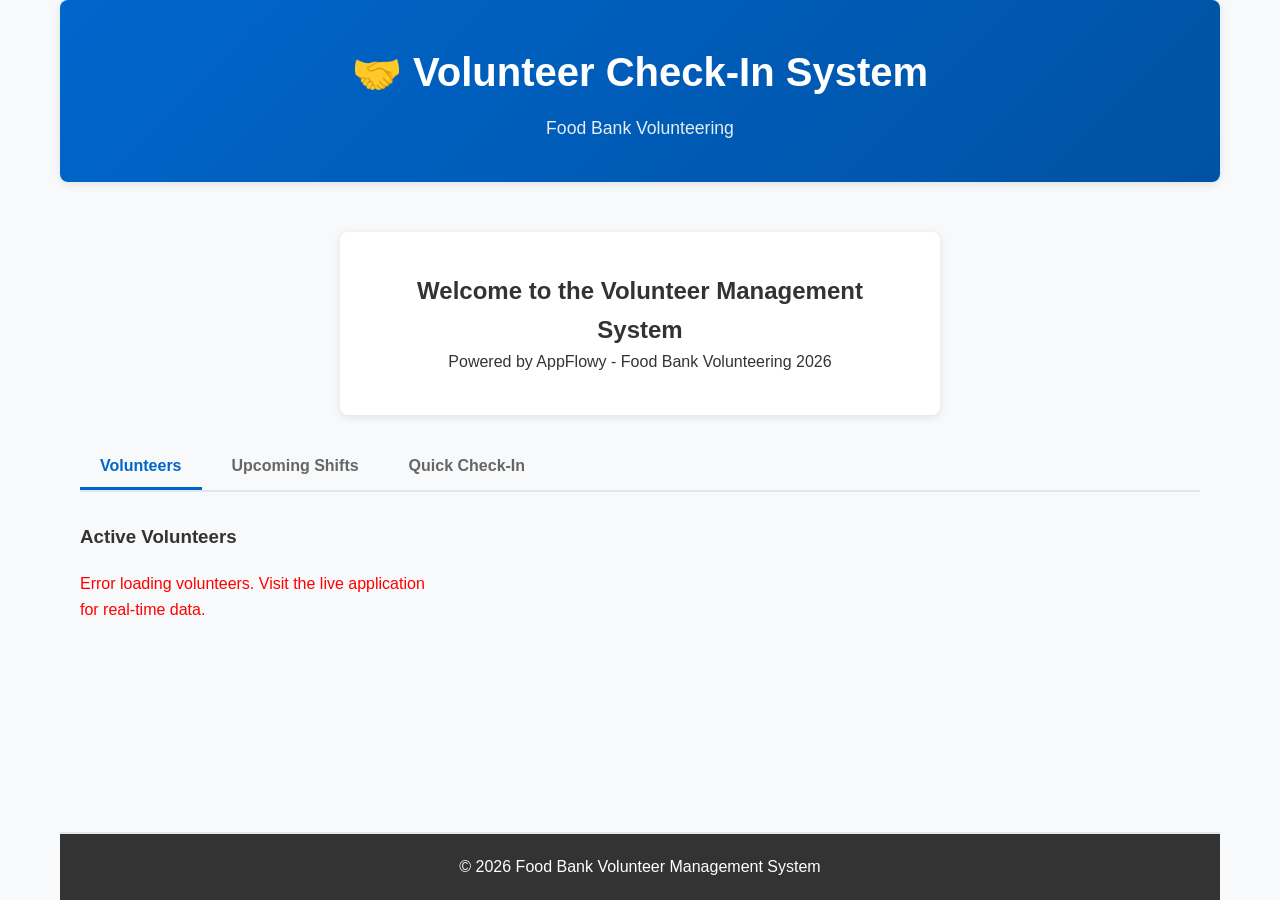
==== docs/index.html @ 7d79b1c7 "bug fixes" ====
<!DOCTYPE html>
<html lang="en">
<head>
    <meta charset="UTF-8">
    <meta name="viewport" content="width=device-width, initial-scale=1.0">
    <title>Volunteer Check-In System</title>
    <link rel="stylesheet" href="./web/static/css/style.css">
</head>
<body>
    <div class="container">
        <header>
            <h1>🤝 Volunteer Check-In System</h1>
            <p>Food Bank Volunteering</p>
        </header>

        <main>
            <div class="welcome-section">
                <h2>Welcome to the Volunteer Management System</h2>
                <p>Powered by AppFlowy - Food Bank Volunteering 2026</p>
            </div>

            <div class="tabs">
                <button class="tab-button active" data-tab="volunteers">Volunteers</button>
                <button class="tab-button" data-tab="shifts">Upcoming Shifts</button>
                <button class="tab-button" data-tab="checkin">Quick Check-In</button>
            </div>

            <!-- Volunteers Tab -->
            <div id="volunteers-tab" class="tab-content active">
                <h3>Active Volunteers</h3>
                <div id="volunteers-list" class="card-grid">
                    <div class="spinner"></div> Loading volunteers from AppFlowy...
                </div>
            </div>

            <!-- Shifts Tab -->
            <div id="shifts-tab" class="tab-content">
                <h3>Upcoming Shifts (Next 7 Days)</h3>
                <a href="#" onclick="alert('Shifts view available on the live application')" style="display: inline-block; margin-bottom: 20px; padding: 12px 24px; background: #28a745; color: white; text-decoration: none; border-radius: 6px; font-weight: 600; transition: all 0.3s ease;" onmouseover="this.style.background='#1e7e34'" onmouseout="this.style.background='#28a745'">
                    📅 View All Upcoming Shifts
                </a>
                <div id="shifts-list" class="card-grid">
                    <div class="spinner"></div> Loading shifts from AppFlowy...
                </div>
            </div>

            <!-- Quick Check-In Tab -->
            <div id="checkin-tab" class="tab-content">
                <h3>Quick Check-In</h3>
                <div class="card">
                    <p>Have a QR code? Scan it or enter your shift ID:</p>
                    <input type="text" id="shift-id-input" placeholder="Enter Shift ID" class="input-field">
                    <button onclick="handleQuickCheckin()" class="btn-primary">Check In</button>
                </div>
            </div>

        </main>

        <footer>
            <p>&copy; 2026 Food Bank Volunteer Management System</p>
        </footer>
    </div>

    <script src="./web/static/js/main.js"></script>
    <script>
        // Tab switching
        document.querySelectorAll('.tab-button').forEach(button => {
            button.addEventListener('click', function() {
                document.querySelectorAll('.tab-button').forEach(b => b.classList.remove('active'));
                document.querySelectorAll('.tab-content').forEach(t => t.classList.remove('active'));
                
                this.classList.add('active');
                document.getElementById(this.dataset.tab + '-tab').classList.add('active');
                
                if (this.dataset.tab === 'volunteers') loadVolunteers();
                if (this.dataset.tab === 'shifts') loadShifts();
            });
        });

        // Load volunteers from AppFlowy/Supabase
        async function loadVolunteers() {
            try {
                // For Pages, we'll load from the JSON export files
                const response = await fetch('./appflowy_exports/volunteers.json').catch(() => null);
                
                if (response && response.ok) {
                    const volunteers = await response.json();
                    const list = document.getElementById('volunteers-list');
                    
                    if (volunteers && volunteers.length > 0) {
                        list.innerHTML = volunteers.map(v => `
                            <div class="card">
                                <h4>${v.name || 'Unknown'}</h4>
                                <p><strong>Email:</strong> ${v.email || 'N/A'}</p>
                                <p><strong>Phone:</strong> ${v.phone || 'N/A'}</p>
                                <p><strong>Status:</strong> <span class="status-badge">${v.status || 'Inactive'}</span></p>
                                <p><strong>Skills:</strong> ${v.skills ? v.skills.join(', ') : 'Not specified'}</p>
                            </div>
                        `).join('');
                    } else {
                        list.innerHTML = '<p>No volunteers found.</p>';
                    }
                } else {
                    throw new Error('Unable to load volunteers');
                }
            } catch (error) {
                document.getElementById('volunteers-list').innerHTML = 
                    '<p style="color: red;">Error loading volunteers. Visit the live application for real-time data.</p>';
            }
        }

        // Load shifts from AppFlowy export
        async function loadShifts() {
            try {
                const response = await fetch('./appflowy_exports/shifts.json').catch(() => null);
                
                if (response && response.ok) {
                    const shifts = await response.json();
                    const list = document.getElementById('shifts-list');
                    
                    if (shifts && shifts.length > 0) {
                        list.innerHTML = shifts.map(s => `
                            <div class="card">
                                <h4>${s.shift_name || 'Unknown Shift'}</h4>
                                <p><strong>Date:</strong> ${s.shift_date || 'N/A'}</p>
                                <p><strong>Location:</strong> ${s.location || 'N/A'}</p>
                                <p><strong>Volunteers Assigned:</strong> ${s.assigned_volunteers ? s.assigned_volunteers.length : 0}</p>
                            </div>
                        `).join('');
                    } else {
                        list.innerHTML = '<p>No upcoming shifts found.</p>';
                    }
                } else {
                    throw new Error('Unable to load shifts');
                }
            } catch (error) {
                document.getElementById('shifts-list').innerHTML = 
                    '<p style="color: red;">Error loading shifts. Visit the live application for real-time data.</p>';
            }
        }

        // Quick check-in
        function handleQuickCheckin() {
            const shiftId = document.getElementById('shift-id-input').value.trim();
            if (!shiftId) {
                alert('Please enter a Shift ID');
                return;
            }
            alert('Check-in available on the live application. Visit http://localhost:5000/check-in/' + shiftId);
        }

        // Load volunteers on page load
        loadVolunteers();
    </script>
</body>
</html>
---- docs/web/static/css/style.css ----
/* Global Styles */
:root {
    --primary-color: #0066cc;
    --primary-dark: #0052a3;
    --secondary-color: #28a745;
    --danger-color: #dc3545;
    --warning-color: #ffc107;
    --light-bg: #f5f7fa;
    --border-color: #e0e6ed;
    --text-color: #333;
    --text-light: #666;
    --shadow: 0 2px 8px rgba(0,0,0,0.1);
}

* {
    margin: 0;
    padding: 0;
    box-sizing: border-box;
}

html {
    font-size: 16px;
}

body {
    font-family: -apple-system, BlinkMacSystemFont, 'Segoe UI', Roboto, 'Helvetica Neue', Arial, sans-serif;
    background-color: #f8f9fa;
    color: var(--text-color);
    line-height: 1.6;
}

/* Container */
.container {
    max-width: 1200px;
    margin: 0 auto;
    padding: 0 20px;
    display: flex;
    flex-direction: column;
    min-height: 100vh;
}

/* Header */
header {
    background: linear-gradient(135deg, var(--primary-color) 0%, var(--primary-dark) 100%);
    color: white;
    padding: 40px 20px;
    text-align: center;
    margin-bottom: 30px;
    border-radius: 8px;
    box-shadow: var(--shadow);
}

header h1 {
    font-size: 2.5rem;
    margin-bottom: 10px;
}

header p {
    font-size: 1.1rem;
    opacity: 0.9;
}

/* Main Content */
main {
    flex: 1;
    padding: 20px;
}

/* Cards */
.card {
    background: white;
    border-radius: 8px;
    padding: 20px;
    margin-bottom: 20px;
    box-shadow: var(--shadow);
    border-left: 4px solid var(--primary-color);
}

.card h3 {
    color: var(--primary-color);
    margin-bottom: 15px;
    font-size: 1.3rem;
}

.card ol, .card ul {
    margin-left: 20px;
    line-height: 1.8;
}

.card li {
    margin-bottom: 8px;
}

/* Info Cards Grid */
.info-cards {
    display: grid;
    grid-template-columns: repeat(auto-fit, minmax(300px, 1fr));
    gap: 20px;
    margin: 20px 0;
}

/* Check-In Section */
.check-in-section {
    max-width: 600px;
    margin: 0 auto;
}

.shift-card {
    background: white;
    border-radius: 8px;
    padding: 25px;
    margin-bottom: 25px;
    box-shadow: var(--shadow);
    border-top: 5px solid var(--primary-color);
}

.shift-card h2 {
    color: var(--primary-color);
    margin-bottom: 20px;
    font-size: 1.8rem;
}

.shift-details {
    background: var(--light-bg);
    padding: 15px;
    border-radius: 6px;
    margin-bottom: 20px;
}

.detail {
    display: flex;
    justify-content: space-between;
    padding: 8px 0;
    border-bottom: 1px solid var(--border-color);
}

.detail:last-child {
    border-bottom: none;
}

.detail .label {
    font-weight: 600;
    color: var(--text-color);
}

.detail .value {
    color: var(--text-light);
}

/* Forms */
.check-in-form {
    background: white;
    border-radius: 8px;
    padding: 25px;
    box-shadow: var(--shadow);
}

.form-group {
    margin-bottom: 20px;
}

.form-group label {
    display: block;
    color: var(--text-color);
    font-weight: 600;
    margin-bottom: 8px;
}

.form-group input,
.form-group textarea,
.form-group select {
    width: 100%;
    padding: 12px;
    border: 2px solid var(--border-color);
    border-radius: 6px;
    font-size: 1rem;
    font-family: inherit;
    transition: border-color 0.3s;
}

.form-group input:focus,
.form-group textarea:focus,
.form-group select:focus {
    outline: none;
    border-color: var(--primary-color);
    box-shadow: 0 0 0 3px rgba(0, 102, 204, 0.1);
}

/* Volunteer Info Box */
.volunteer-info {
    background: #e8f5e9;
    border: 2px solid var(--secondary-color);
    border-radius: 6px;
    padding: 15px;
    margin: 15px 0;
    color: #2e7d32;
}

.volunteer-info p {
    margin: 5px 0;
    font-weight: 500;
}

/* Buttons */
.button-group {
    display: flex;
    gap: 10px;
    margin-top: 20px;
    flex-wrap: wrap;
}

.btn {
    padding: 12px 24px;
    border-radius: 6px;
    border: none;
    font-size: 1rem;
    font-weight: 600;
    cursor: pointer;
    text-decoration: none;
    display: inline-block;
    text-align: center;
    transition: all 0.3s;
}

.btn-primary {
    background: var(--primary-color);
    color: white;
}

.btn-primary:hover {
    background: var(--primary-dark);
    transform: translateY(-2px);
    box-shadow: 0 4px 12px rgba(0, 102, 204, 0.3);
}

.btn-secondary {
    background: var(--border-color);
    color: var(--text-color);
}

.btn-secondary:hover {
    background: #d0d6de;
    transform: translateY(-2px);
}

.btn:disabled {
    opacity: 0.6;
    cursor: not-allowed;
    transform: none !important;
}

/* Messages */
.message {
    margin-top: 15px;
    padding: 15px;
    border-radius: 6px;
    display: none;
}

.message.show {
    display: block;
}

.message p {
    margin: 0;
}

.message .success {
    background: #d4edda;
    color: #155724;
    border: 1px solid #c3e6cb;
}

.message .error {
    background: #f8d7da;
    color: #721c24;
    border: 1px solid #f5c6cb;
}

/* Success Section */
.success-section,
.error-section,
.welcome-section {
    background: white;
    border-radius: 8px;
    padding: 40px;
    text-align: center;
    box-shadow: var(--shadow);
    max-width: 600px;
    margin: 0 auto;
}

.success-icon,
.error-icon {
    font-size: 4rem;
    margin-bottom: 20px;
}

.success-section h2,
.error-section h2 {
    color: var(--primary-color);
    margin: 20px 0;
    font-size: 2rem;
}

.next-steps,
.help-section {
    text-align: left;
    background: var(--light-bg);
    padding: 20px;
    border-radius: 6px;
    margin: 20px 0;
}

.next-steps h3,
.help-section h3 {
    color: var(--primary-color);
    margin-bottom: 15px;
}

.next-steps ul,
.help-section ul {
    list-style: none;
}

.next-steps li,
.help-section li {
    padding: 10px 0;
    border-bottom: 1px solid var(--border-color);
}

.next-steps li:last-child,
.help-section li:last-child {
    border-bottom: none;
}

/* Contact Info */
.contact-info {
    background: var(--light-bg);
    padding: 20px;
    border-radius: 6px;
    margin: 20px 0;
}

.contact-info h3 {
    color: var(--primary-color);
    margin-bottom: 10px;
}

.contact-info p {
    margin: 5px 0;
}

.contact-info strong {
    color: var(--primary-color);
    font-size: 1.1rem;
}



.spinner {
    display: inline-block;
    animation: spin 1s linear infinite;
}

@keyframes spin {
    from { transform: rotate(0deg); }
    to { transform: rotate(360deg); }
}

/* Special Instructions */
.special-instructions {
    background: #fff3cd;
    border-left: 4px solid var(--warning-color);
    padding: 20px;
    border-radius: 6px;
    margin: 20px 0;
}

.special-instructions h3 {
    color: #856404;
    margin-bottom: 10px;
}

.special-instructions p {
    color: #856404;
}

/* Footer */
footer {
    background: var(--text-color);
    color: white;
    text-align: center;
    padding: 20px;
    margin-top: auto;
    border-top: 2px solid var(--border-color);
}

footer p {
    margin: 0;
}

/* Responsive Design */
@media (max-width: 768px) {
    header {
        padding: 30px 15px;
    }

    header h1 {
        font-size: 2rem;
    }

    header p {
        font-size: 1rem;
    }

    .info-cards {
        grid-template-columns: 1fr;
    }

    .button-group {
        flex-direction: column;
    }

    .btn {
        width: 100%;
    }

    .success-section,
    .error-section,
    .welcome-section,
    .check-in-section {
        padding: 20px;
    }

    .success-icon,
    .error-icon {
        font-size: 3rem;
    }
}

@media (max-width: 480px) {
    html {
        font-size: 14px;
    }

    header {
        padding: 20px 10px;
    }

    header h1 {
        font-size: 1.5rem;
    }

    .card {
        padding: 15px;
    }

    .shift-card {
        padding: 15px;
    }

    .check-in-form {
        padding: 15px;
    }

    .detail {
        flex-direction: column;
    }

    .detail .label {
        margin-bottom: 5px;
    }
}

/* Loading State */
.loading {
    opacity: 0.6;
    pointer-events: none;
}

/* Tab Navigation */
.tabs {
    display: flex;
    gap: 10px;
    margin: 30px 0;
    border-bottom: 2px solid var(--border-color);
    flex-wrap: wrap;
}

.tab-button {
    background: none;
    border: none;
    padding: 12px 20px;
    font-size: 16px;
    font-weight: 600;
    color: var(--text-light);
    cursor: pointer;
    border-bottom: 3px solid transparent;
    transition: all 0.3s ease;
}

.tab-button:hover {
    color: var(--primary-color);
}

.tab-button.active {
    color: var(--primary-color);
    border-bottom-color: var(--primary-color);
}

.tab-content {
    display: none;
    animation: fadeIn 0.3s ease;
}

.tab-content.active {
    display: block;
}

@keyframes fadeIn {
    from { opacity: 0; }
    to { opacity: 1; }
}

/* Card Grid */
.card-grid {
    display: grid;
    grid-template-columns: repeat(auto-fill, minmax(300px, 1fr));
    gap: 20px;
    margin: 20px 0;
}

.status-badge {
    display: inline-block;
    padding: 4px 12px;
    border-radius: 20px;
    font-size: 12px;
    font-weight: 600;
    background-color: var(--secondary-color);
    color: white;
}

.status-badge.inactive {
    background-color: var(--danger-color);
}

.input-field {
    width: 100%;
    padding: 12px;
    margin: 10px 0;
    border: 1px solid var(--border-color);
    border-radius: 4px;
    font-size: 16px;
}

.input-field:focus {
    outline: none;
    border-color: var(--primary-color);
    box-shadow: 0 0 0 3px rgba(0, 102, 204, 0.1);
}

/* Print Styles */
@media print {
    body {
        background: white;
    }

    header {
        background: var(--primary-color);
    }

    .button-group {
        display: none;
    }
}
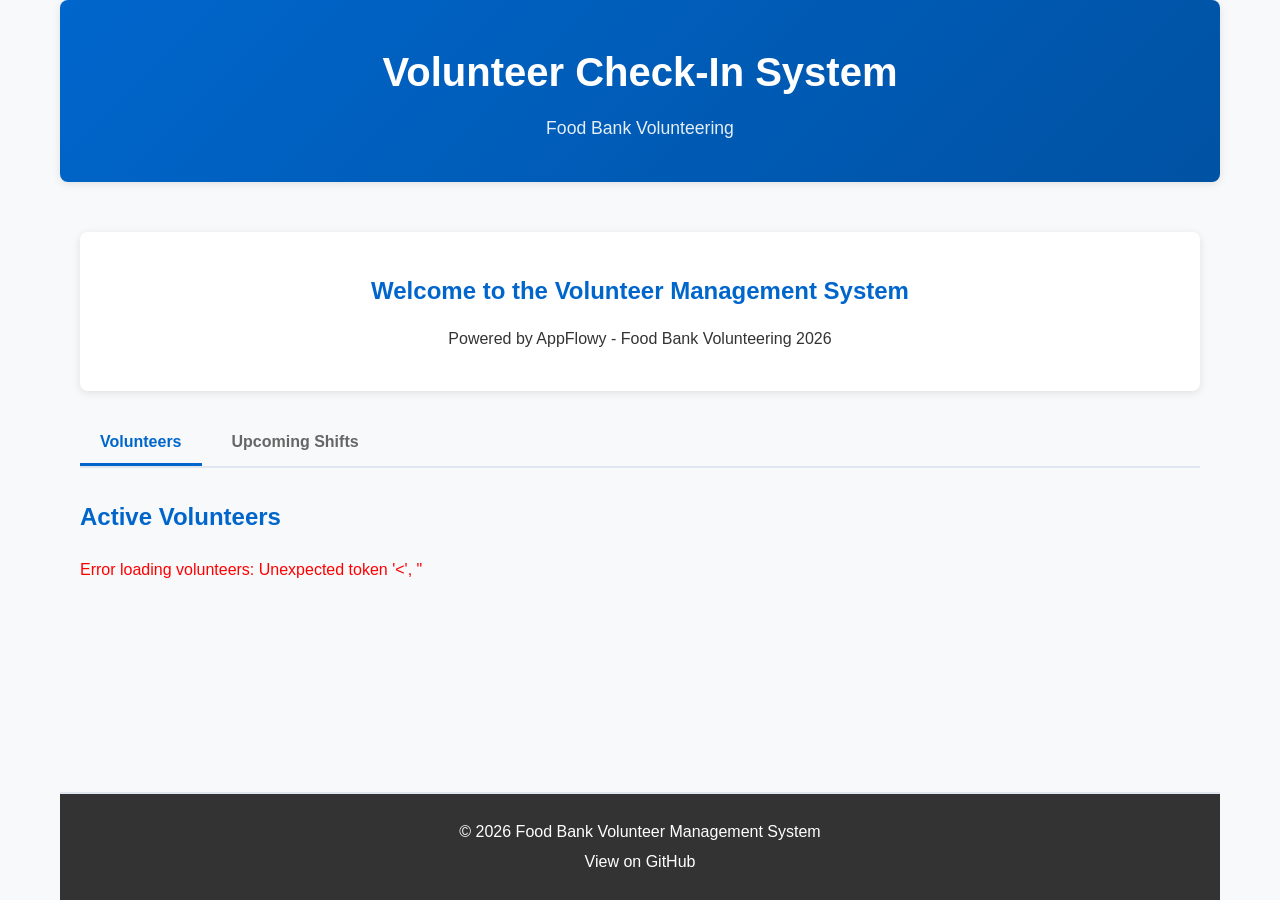
==== commit 2d1a02fc: "°final commits fixes°" ====
--- a/docs/index.html
+++ b/docs/index.html
@@ -4,12 +4,246 @@
     <meta charset="UTF-8">
     <meta name="viewport" content="width=device-width, initial-scale=1.0">
     <title>Volunteer Check-In System</title>
-    <link rel="stylesheet" href="./web/static/css/style.css">
+    <style>
+        /* Global Styles */
+        :root {
+            --primary-color: #0066cc;
+            --primary-dark: #0052a3;
+            --secondary-color: #28a745;
+            --danger-color: #dc3545;
+            --warning-color: #ffc107;
+            --light-bg: #f5f7fa;
+            --border-color: #e0e6ed;
+            --text-color: #333;
+            --text-light: #666;
+            --shadow: 0 2px 8px rgba(0,0,0,0.1);
+        }
+
+        * {
+            margin: 0;
+            padding: 0;
+            box-sizing: border-box;
+        }
+
+        html {
+            font-size: 16px;
+        }
+
+        body {
+            font-family: -apple-system, BlinkMacSystemFont, 'Segoe UI', Roboto, 'Helvetica Neue', Arial, sans-serif;
+            background-color: #f8f9fa;
+            color: var(--text-color);
+            line-height: 1.6;
+        }
+
+        .container {
+            max-width: 1200px;
+            margin: 0 auto;
+            padding: 0 20px;
+            display: flex;
+            flex-direction: column;
+            min-height: 100vh;
+        }
+
+        header {
+            background: linear-gradient(135deg, var(--primary-color) 0%, var(--primary-dark) 100%);
+            color: white;
+            padding: 40px 20px;
+            text-align: center;
+            margin-bottom: 30px;
+            border-radius: 8px;
+            box-shadow: var(--shadow);
+        }
+
+        header h1 {
+            font-size: 2.5rem;
+            margin-bottom: 10px;
+        }
+
+        header p {
+            font-size: 1.1rem;
+            opacity: 0.9;
+        }
+
+        main {
+            flex: 1;
+            padding: 20px;
+        }
+
+        .card {
+            background: white;
+            border-radius: 8px;
+            padding: 20px;
+            margin-bottom: 20px;
+            box-shadow: var(--shadow);
+            border-left: 4px solid var(--primary-color);
+        }
+
+        .card h4 {
+            color: var(--primary-color);
+            margin-bottom: 12px;
+            font-size: 1.2rem;
+        }
+
+        .welcome-section {
+            background: white;
+            border-radius: 8px;
+            padding: 40px;
+            text-align: center;
+            box-shadow: var(--shadow);
+            margin-bottom: 30px;
+        }
+
+        .welcome-section h2 {
+            color: var(--primary-color);
+            margin-bottom: 15px;
+        }
+
+        .tabs {
+            display: flex;
+            gap: 10px;
+            margin: 30px 0;
+            border-bottom: 2px solid var(--border-color);
+            flex-wrap: wrap;
+        }
+
+        .tab-button {
+            background: none;
+            border: none;
+            padding: 12px 20px;
+            font-size: 16px;
+            font-weight: 600;
+            color: var(--text-light);
+            cursor: pointer;
+            border-bottom: 3px solid transparent;
+            transition: all 0.3s ease;
+        }
+
+        .tab-button:hover {
+            color: var(--primary-color);
+        }
+
+        .tab-button.active {
+            color: var(--primary-color);
+            border-bottom-color: var(--primary-color);
+        }
+
+        .tab-content {
+            display: none;
+            animation: fadeIn 0.3s ease;
+        }
+
+        .tab-content.active {
+            display: block;
+        }
+
+        @keyframes fadeIn {
+            from { opacity: 0; }
+            to { opacity: 1; }
+        }
+
+        .tab-content h3 {
+            color: var(--primary-color);
+            margin-bottom: 20px;
+            font-size: 1.5rem;
+        }
+
+        .card-grid {
+            display: grid;
+            grid-template-columns: repeat(auto-fill, minmax(300px, 1fr));
+            gap: 20px;
+            margin: 20px 0;
+        }
+
+        .card {
+            background: white;
+            border-radius: 8px;
+            padding: 20px;
+            box-shadow: var(--shadow);
+            border-top: 4px solid var(--primary-color);
+            transition: all 0.3s ease;
+        }
+
+        .card:hover {
+            box-shadow: 0 4px 12px rgba(0,0,0,0.15);
+            transform: translateY(-2px);
+        }
+
+        .card h4 {
+            color: var(--primary-color);
+            margin-bottom: 15px;
+            font-size: 1.2rem;
+        }
+
+        .card p {
+            margin: 10px 0;
+            color: var(--text-light);
+        }
+
+        .card strong {
+            color: var(--text-color);
+        }
+
+        .status-badge {
+            display: inline-block;
+            padding: 4px 12px;
+            border-radius: 20px;
+            font-size: 12px;
+            font-weight: 600;
+            background-color: var(--secondary-color);
+            color: white;
+        }
+
+        .status-badge.inactive {
+            background-color: var(--warning-color);
+            color: #333;
+        }
+
+        footer {
+            background: var(--text-color);
+            color: white;
+            text-align: center;
+            padding: 20px;
+            margin-top: auto;
+            border-top: 2px solid var(--border-color);
+        }
+
+        footer p {
+            margin: 5px 0;
+        }
+
+        footer a {
+            color: white;
+            text-decoration: none;
+        }
+
+        footer a:hover {
+            text-decoration: underline;
+        }
+
+        @media (max-width: 768px) {
+            header {
+                padding: 30px 15px;
+            }
+
+            header h1 {
+                font-size: 2rem;
+            }
+
+            .card-grid {
+                grid-template-columns: 1fr;
+            }
+
+            .welcome-section {
+                padding: 20px;
+            }
+        }
+    </style>
 </head>
 <body>
     <div class="container">
         <header>
-            <h1>🤝 Volunteer Check-In System</h1>
+            <h1>Volunteer Check-In System</h1>
             <p>Food Bank Volunteering</p>
         </header>
 
@@ -22,135 +256,102 @@
             <div class="tabs">
                 <button class="tab-button active" data-tab="volunteers">Volunteers</button>
                 <button class="tab-button" data-tab="shifts">Upcoming Shifts</button>
-                <button class="tab-button" data-tab="checkin">Quick Check-In</button>
             </div>
 
-            <!-- Volunteers Tab -->
             <div id="volunteers-tab" class="tab-content active">
                 <h3>Active Volunteers</h3>
                 <div id="volunteers-list" class="card-grid">
-                    <div class="spinner"></div> Loading volunteers from AppFlowy...
+                    <div class="spinner"></div> Loading volunteers...
                 </div>
             </div>
 
-            <!-- Shifts Tab -->
             <div id="shifts-tab" class="tab-content">
-                <h3>Upcoming Shifts (Next 7 Days)</h3>
-                <a href="#" onclick="alert('Shifts view available on the live application')" style="display: inline-block; margin-bottom: 20px; padding: 12px 24px; background: #28a745; color: white; text-decoration: none; border-radius: 6px; font-weight: 600; transition: all 0.3s ease;" onmouseover="this.style.background='#1e7e34'" onmouseout="this.style.background='#28a745'">
-                    📅 View All Upcoming Shifts
-                </a>
+                <h3>Upcoming Shifts</h3>
                 <div id="shifts-list" class="card-grid">
-                    <div class="spinner"></div> Loading shifts from AppFlowy...
+                    <div class="spinner"></div> Loading shifts...
                 </div>
             </div>
-
-            <!-- Quick Check-In Tab -->
-            <div id="checkin-tab" class="tab-content">
-                <h3>Quick Check-In</h3>
-                <div class="card">
-                    <p>Have a QR code? Scan it or enter your shift ID:</p>
-                    <input type="text" id="shift-id-input" placeholder="Enter Shift ID" class="input-field">
-                    <button onclick="handleQuickCheckin()" class="btn-primary">Check In</button>
-                </div>
-            </div>
-
         </main>
 
         <footer>
             <p>&copy; 2026 Food Bank Volunteer Management System</p>
+            <p><a href="https://github.com/geki97/Volunteer-Shift-Management-System">View on GitHub</a></p>
         </footer>
     </div>
 
-    <script src="./web/static/js/main.js"></script>
     <script>
-        // Tab switching
         document.querySelectorAll('.tab-button').forEach(button => {
             button.addEventListener('click', function() {
                 document.querySelectorAll('.tab-button').forEach(b => b.classList.remove('active'));
                 document.querySelectorAll('.tab-content').forEach(t => t.classList.remove('active'));
-                
+
                 this.classList.add('active');
                 document.getElementById(this.dataset.tab + '-tab').classList.add('active');
-                
+
                 if (this.dataset.tab === 'volunteers') loadVolunteers();
                 if (this.dataset.tab === 'shifts') loadShifts();
             });
         });
 
-        // Load volunteers from AppFlowy/Supabase
-        async function loadVolunteers() {
-            try {
-                // For Pages, we'll load from the JSON export files
-                const response = await fetch('./appflowy_exports/volunteers.json').catch(() => null);
-                
-                if (response && response.ok) {
-                    const volunteers = await response.json();
+        function loadVolunteers() {
+            fetch('./appflowy_exports/volunteers.json')
+                .then(response => response.json())
+                .then(volunteers => {
                     const list = document.getElementById('volunteers-list');
-                    
+
                     if (volunteers && volunteers.length > 0) {
                         list.innerHTML = volunteers.map(v => `
                             <div class="card">
                                 <h4>${v.name || 'Unknown'}</h4>
                                 <p><strong>Email:</strong> ${v.email || 'N/A'}</p>
                                 <p><strong>Phone:</strong> ${v.phone || 'N/A'}</p>
-                                <p><strong>Status:</strong> <span class="status-badge">${v.status || 'Inactive'}</span></p>
-                                <p><strong>Skills:</strong> ${v.skills ? v.skills.join(', ') : 'Not specified'}</p>
+                                <p><strong>Status:</strong> <span class="status-badge ${v.status !== 'Active' ? 'inactive' : ''}">${v.status || 'Unknown'}</span></p>
+                                <p><strong>Availability:</strong> ${v.availability || 'Not specified'}</p>
                             </div>
                         `).join('');
                     } else {
                         list.innerHTML = '<p>No volunteers found.</p>';
                     }
-                } else {
-                    throw new Error('Unable to load volunteers');
-                }
-            } catch (error) {
-                document.getElementById('volunteers-list').innerHTML = 
-                    '<p style="color: red;">Error loading volunteers. Visit the live application for real-time data.</p>';
-            }
-        }
-
-        // Load shifts from AppFlowy export
-        async function loadShifts() {
-            try {
-                const response = await fetch('./appflowy_exports/shifts.json').catch(() => null);
-                
-                if (response && response.ok) {
-                    const shifts = await response.json();
+                })
+                .catch(error => {
+                    console.error('Error loading volunteers:', error);
+                    document.getElementById('volunteers-list').innerHTML =
+                        '<p style="color: red;">Error loading volunteers: ' + error.message + '</p>';
+                });
+        }
+
+        function loadShifts() {
+            fetch('./appflowy_exports/shifts.json')
+                .then(response => response.json())
+                .then(shifts => {
                     const list = document.getElementById('shifts-list');
-                    
+
                     if (shifts && shifts.length > 0) {
                         list.innerHTML = shifts.map(s => `
                             <div class="card">
                                 <h4>${s.shift_name || 'Unknown Shift'}</h4>
                                 <p><strong>Date:</strong> ${s.shift_date || 'N/A'}</p>
                                 <p><strong>Location:</strong> ${s.location || 'N/A'}</p>
-                                <p><strong>Volunteers Assigned:</strong> ${s.assigned_volunteers ? s.assigned_volunteers.length : 0}</p>
+                                <p><strong>Volunteers Assigned:</strong> ${(s.assigned_volunteers || []).length}</p>
+                                ${s.special_instructions ? `<p><strong>Instructions:</strong> ${s.special_instructions}</p>` : ''}
+                                ${s.assigned_volunteers && s.assigned_volunteers.length > 0 ? `
+                                    <p><strong>Team:</strong> ${s.assigned_volunteers.join(', ')}</p>
+                                ` : ''}
                             </div>
                         `).join('');
                     } else {
-                        list.innerHTML = '<p>No upcoming shifts found.</p>';
+                        list.innerHTML = '<p>No shifts found.</p>';
                     }
-                } else {
-                    throw new Error('Unable to load shifts');
-                }
-            } catch (error) {
-                document.getElementById('shifts-list').innerHTML = 
-                    '<p style="color: red;">Error loading shifts. Visit the live application for real-time data.</p>';
-            }
-        }
-
-        // Quick check-in
-        function handleQuickCheckin() {
-            const shiftId = document.getElementById('shift-id-input').value.trim();
-            if (!shiftId) {
-                alert('Please enter a Shift ID');
-                return;
-            }
-            alert('Check-in available on the live application. Visit http://localhost:5000/check-in/' + shiftId);
-        }
-
-        // Load volunteers on page load
-        loadVolunteers();
+                })
+                .catch(error => {
+                    console.error('Error loading shifts:', error);
+                    document.getElementById('shifts-list').innerHTML =
+                        '<p style="color: red;">Error loading shifts: ' + error.message + '</p>';
+                });
+        }
+
+        document.addEventListener('DOMContentLoaded', loadVolunteers);
     </script>
 </body>
 </html>
+
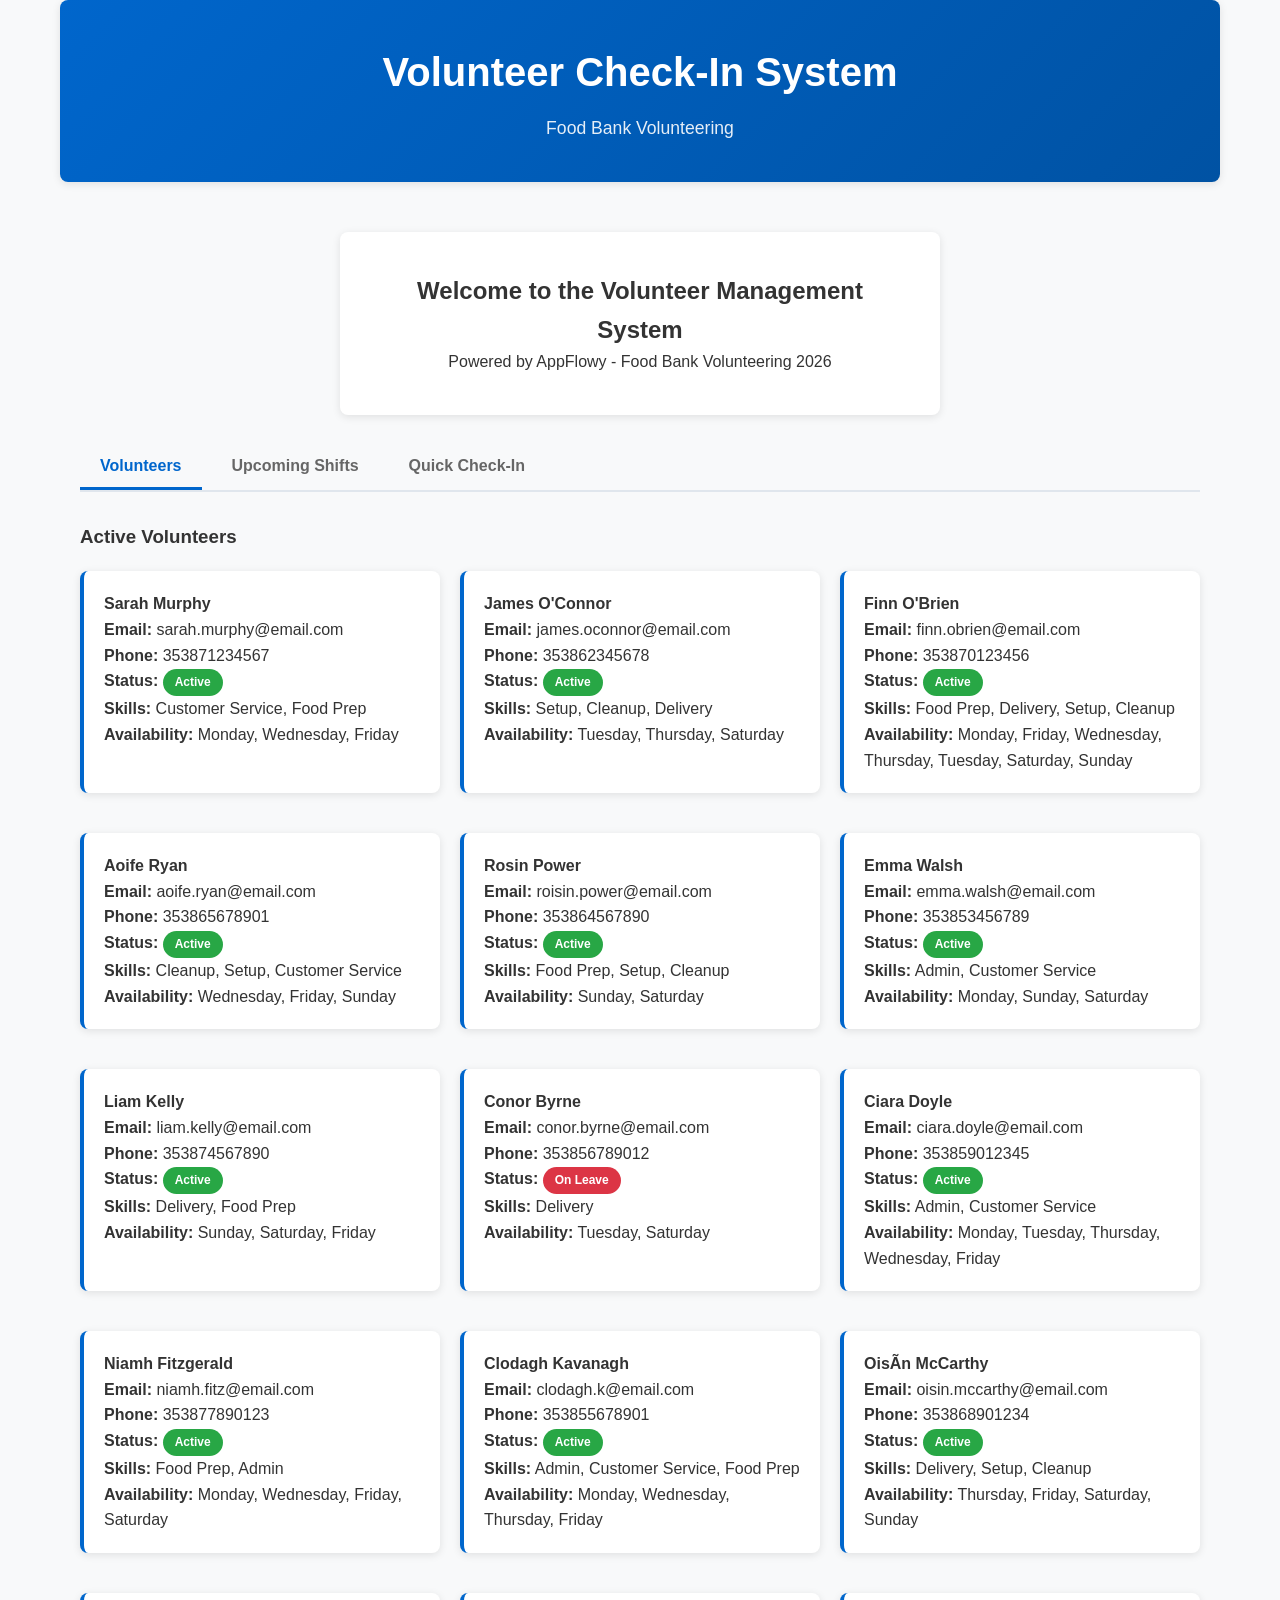
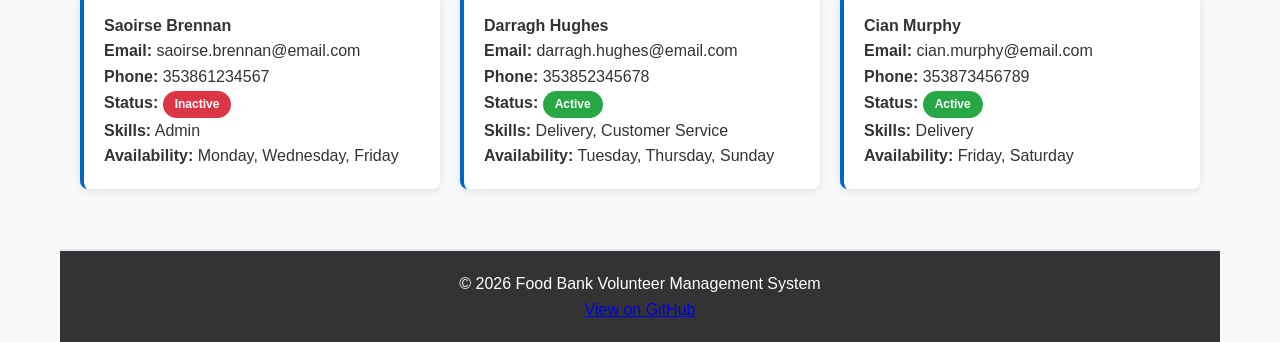
==== commit 310944c4: "°final commits fixes°" ====
--- a/docs/index.html
+++ b/docs/index.html
@@ -4,241 +4,7 @@
     <meta charset="UTF-8">
     <meta name="viewport" content="width=device-width, initial-scale=1.0">
     <title>Volunteer Check-In System</title>
-    <style>
-        /* Global Styles */
-        :root {
-            --primary-color: #0066cc;
-            --primary-dark: #0052a3;
-            --secondary-color: #28a745;
-            --danger-color: #dc3545;
-            --warning-color: #ffc107;
-            --light-bg: #f5f7fa;
-            --border-color: #e0e6ed;
-            --text-color: #333;
-            --text-light: #666;
-            --shadow: 0 2px 8px rgba(0,0,0,0.1);
-        }
-
-        * {
-            margin: 0;
-            padding: 0;
-            box-sizing: border-box;
-        }
-
-        html {
-            font-size: 16px;
-        }
-
-        body {
-            font-family: -apple-system, BlinkMacSystemFont, 'Segoe UI', Roboto, 'Helvetica Neue', Arial, sans-serif;
-            background-color: #f8f9fa;
-            color: var(--text-color);
-            line-height: 1.6;
-        }
-
-        .container {
-            max-width: 1200px;
-            margin: 0 auto;
-            padding: 0 20px;
-            display: flex;
-            flex-direction: column;
-            min-height: 100vh;
-        }
-
-        header {
-            background: linear-gradient(135deg, var(--primary-color) 0%, var(--primary-dark) 100%);
-            color: white;
-            padding: 40px 20px;
-            text-align: center;
-            margin-bottom: 30px;
-            border-radius: 8px;
-            box-shadow: var(--shadow);
-        }
-
-        header h1 {
-            font-size: 2.5rem;
-            margin-bottom: 10px;
-        }
-
-        header p {
-            font-size: 1.1rem;
-            opacity: 0.9;
-        }
-
-        main {
-            flex: 1;
-            padding: 20px;
-        }
-
-        .card {
-            background: white;
-            border-radius: 8px;
-            padding: 20px;
-            margin-bottom: 20px;
-            box-shadow: var(--shadow);
-            border-left: 4px solid var(--primary-color);
-        }
-
-        .card h4 {
-            color: var(--primary-color);
-            margin-bottom: 12px;
-            font-size: 1.2rem;
-        }
-
-        .welcome-section {
-            background: white;
-            border-radius: 8px;
-            padding: 40px;
-            text-align: center;
-            box-shadow: var(--shadow);
-            margin-bottom: 30px;
-        }
-
-        .welcome-section h2 {
-            color: var(--primary-color);
-            margin-bottom: 15px;
-        }
-
-        .tabs {
-            display: flex;
-            gap: 10px;
-            margin: 30px 0;
-            border-bottom: 2px solid var(--border-color);
-            flex-wrap: wrap;
-        }
-
-        .tab-button {
-            background: none;
-            border: none;
-            padding: 12px 20px;
-            font-size: 16px;
-            font-weight: 600;
-            color: var(--text-light);
-            cursor: pointer;
-            border-bottom: 3px solid transparent;
-            transition: all 0.3s ease;
-        }
-
-        .tab-button:hover {
-            color: var(--primary-color);
-        }
-
-        .tab-button.active {
-            color: var(--primary-color);
-            border-bottom-color: var(--primary-color);
-        }
-
-        .tab-content {
-            display: none;
-            animation: fadeIn 0.3s ease;
-        }
-
-        .tab-content.active {
-            display: block;
-        }
-
-        @keyframes fadeIn {
-            from { opacity: 0; }
-            to { opacity: 1; }
-        }
-
-        .tab-content h3 {
-            color: var(--primary-color);
-            margin-bottom: 20px;
-            font-size: 1.5rem;
-        }
-
-        .card-grid {
-            display: grid;
-            grid-template-columns: repeat(auto-fill, minmax(300px, 1fr));
-            gap: 20px;
-            margin: 20px 0;
-        }
-
-        .card {
-            background: white;
-            border-radius: 8px;
-            padding: 20px;
-            box-shadow: var(--shadow);
-            border-top: 4px solid var(--primary-color);
-            transition: all 0.3s ease;
-        }
-
-        .card:hover {
-            box-shadow: 0 4px 12px rgba(0,0,0,0.15);
-            transform: translateY(-2px);
-        }
-
-        .card h4 {
-            color: var(--primary-color);
-            margin-bottom: 15px;
-            font-size: 1.2rem;
-        }
-
-        .card p {
-            margin: 10px 0;
-            color: var(--text-light);
-        }
-
-        .card strong {
-            color: var(--text-color);
-        }
-
-        .status-badge {
-            display: inline-block;
-            padding: 4px 12px;
-            border-radius: 20px;
-            font-size: 12px;
-            font-weight: 600;
-            background-color: var(--secondary-color);
-            color: white;
-        }
-
-        .status-badge.inactive {
-            background-color: var(--warning-color);
-            color: #333;
-        }
-
-        footer {
-            background: var(--text-color);
-            color: white;
-            text-align: center;
-            padding: 20px;
-            margin-top: auto;
-            border-top: 2px solid var(--border-color);
-        }
-
-        footer p {
-            margin: 5px 0;
-        }
-
-        footer a {
-            color: white;
-            text-decoration: none;
-        }
-
-        footer a:hover {
-            text-decoration: underline;
-        }
-
-        @media (max-width: 768px) {
-            header {
-                padding: 30px 15px;
-            }
-
-            header h1 {
-                font-size: 2rem;
-            }
-
-            .card-grid {
-                grid-template-columns: 1fr;
-            }
-
-            .welcome-section {
-                padding: 20px;
-            }
-        }
-    </style>
+    <link rel="stylesheet" href="./web/static/css/style.css">
 </head>
 <body>
     <div class="container">
@@ -256,6 +22,7 @@
             <div class="tabs">
                 <button class="tab-button active" data-tab="volunteers">Volunteers</button>
                 <button class="tab-button" data-tab="shifts">Upcoming Shifts</button>
+                <button class="tab-button" data-tab="checkin">Quick Check-In</button>
             </div>
 
             <div id="volunteers-tab" class="tab-content active">
@@ -271,6 +38,20 @@
                     <div class="spinner"></div> Loading shifts...
                 </div>
             </div>
+
+            <div id="checkin-tab" class="tab-content">
+                <h3>Quick Check-In</h3>
+                <div class="card">
+                    <p>Paste a token (or open this page from a QR scan):</p>
+                    <input type="text" id="token-input" class="input-field" placeholder="token..." style="width: 100%; max-width: 720px;">
+                    <div style="margin-top: 12px;">
+                        <a class="btn-primary" id="open-checkin-link" href="./check-in.html">Open Check-In Page</a>
+                    </div>
+                    <p style="margin-top: 10px; color: var(--text-light);">
+                        Tip: The QR code should open <code>check-in.html?token=...</code>.
+                    </p>
+                </div>
+            </div>
         </main>
 
         <footer>
@@ -279,79 +60,9 @@
         </footer>
     </div>
 
-    <script>
-        document.querySelectorAll('.tab-button').forEach(button => {
-            button.addEventListener('click', function() {
-                document.querySelectorAll('.tab-button').forEach(b => b.classList.remove('active'));
-                document.querySelectorAll('.tab-content').forEach(t => t.classList.remove('active'));
-
-                this.classList.add('active');
-                document.getElementById(this.dataset.tab + '-tab').classList.add('active');
-
-                if (this.dataset.tab === 'volunteers') loadVolunteers();
-                if (this.dataset.tab === 'shifts') loadShifts();
-            });
-        });
-
-        function loadVolunteers() {
-            fetch('./appflowy_exports/volunteers.json')
-                .then(response => response.json())
-                .then(volunteers => {
-                    const list = document.getElementById('volunteers-list');
-
-                    if (volunteers && volunteers.length > 0) {
-                        list.innerHTML = volunteers.map(v => `
-                            <div class="card">
-                                <h4>${v.name || 'Unknown'}</h4>
-                                <p><strong>Email:</strong> ${v.email || 'N/A'}</p>
-                                <p><strong>Phone:</strong> ${v.phone || 'N/A'}</p>
-                                <p><strong>Status:</strong> <span class="status-badge ${v.status !== 'Active' ? 'inactive' : ''}">${v.status || 'Unknown'}</span></p>
-                                <p><strong>Availability:</strong> ${v.availability || 'Not specified'}</p>
-                            </div>
-                        `).join('');
-                    } else {
-                        list.innerHTML = '<p>No volunteers found.</p>';
-                    }
-                })
-                .catch(error => {
-                    console.error('Error loading volunteers:', error);
-                    document.getElementById('volunteers-list').innerHTML =
-                        '<p style="color: red;">Error loading volunteers: ' + error.message + '</p>';
-                });
-        }
-
-        function loadShifts() {
-            fetch('./appflowy_exports/shifts.json')
-                .then(response => response.json())
-                .then(shifts => {
-                    const list = document.getElementById('shifts-list');
-
-                    if (shifts && shifts.length > 0) {
-                        list.innerHTML = shifts.map(s => `
-                            <div class="card">
-                                <h4>${s.shift_name || 'Unknown Shift'}</h4>
-                                <p><strong>Date:</strong> ${s.shift_date || 'N/A'}</p>
-                                <p><strong>Location:</strong> ${s.location || 'N/A'}</p>
-                                <p><strong>Volunteers Assigned:</strong> ${(s.assigned_volunteers || []).length}</p>
-                                ${s.special_instructions ? `<p><strong>Instructions:</strong> ${s.special_instructions}</p>` : ''}
-                                ${s.assigned_volunteers && s.assigned_volunteers.length > 0 ? `
-                                    <p><strong>Team:</strong> ${s.assigned_volunteers.join(', ')}</p>
-                                ` : ''}
-                            </div>
-                        `).join('');
-                    } else {
-                        list.innerHTML = '<p>No shifts found.</p>';
-                    }
-                })
-                .catch(error => {
-                    console.error('Error loading shifts:', error);
-                    document.getElementById('shifts-list').innerHTML =
-                        '<p style="color: red;">Error loading shifts: ' + error.message + '</p>';
-                });
-        }
-
-        document.addEventListener('DOMContentLoaded', loadVolunteers);
-    </script>
+    <script src="./web/static/js/pages_config.js"></script>
+    <script src="./web/static/js/pages_data.js"></script>
+    <script src="./web/static/js/pages_home.js"></script>
 </body>
 </html>
 
--- a/docs/web/static/css/style.css
+++ b/docs/web/static/css/style.css
@@ -0,0 +1,576 @@
+/* Global Styles */
+:root {
+    --primary-color: #0066cc;
+    --primary-dark: #0052a3;
+    --secondary-color: #28a745;
+    --danger-color: #dc3545;
+    --warning-color: #ffc107;
+    --light-bg: #f5f7fa;
+    --border-color: #e0e6ed;
+    --text-color: #333;
+    --text-light: #666;
+    --shadow: 0 2px 8px rgba(0,0,0,0.1);
+}
+
+* {
+    margin: 0;
+    padding: 0;
+    box-sizing: border-box;
+}
+
+html {
+    font-size: 16px;
+}
+
+body {
+    font-family: -apple-system, BlinkMacSystemFont, 'Segoe UI', Roboto, 'Helvetica Neue', Arial, sans-serif;
+    background-color: #f8f9fa;
+    color: var(--text-color);
+    line-height: 1.6;
+}
+
+/* Container */
+.container {
+    max-width: 1200px;
+    margin: 0 auto;
+    padding: 0 20px;
+    display: flex;
+    flex-direction: column;
+    min-height: 100vh;
+}
+
+/* Header */
+header {
+    background: linear-gradient(135deg, var(--primary-color) 0%, var(--primary-dark) 100%);
+    color: white;
+    padding: 40px 20px;
+    text-align: center;
+    margin-bottom: 30px;
+    border-radius: 8px;
+    box-shadow: var(--shadow);
+}
+
+header h1 {
+    font-size: 2.5rem;
+    margin-bottom: 10px;
+}
+
+header p {
+    font-size: 1.1rem;
+    opacity: 0.9;
+}
+
+/* Main Content */
+main {
+    flex: 1;
+    padding: 20px;
+}
+
+/* Cards */
+.card {
+    background: white;
+    border-radius: 8px;
+    padding: 20px;
+    margin-bottom: 20px;
+    box-shadow: var(--shadow);
+    border-left: 4px solid var(--primary-color);
+}
+
+.card h3 {
+    color: var(--primary-color);
+    margin-bottom: 15px;
+    font-size: 1.3rem;
+}
+
+.card ol, .card ul {
+    margin-left: 20px;
+    line-height: 1.8;
+}
+
+.card li {
+    margin-bottom: 8px;
+}
+
+/* Info Cards Grid */
+.info-cards {
+    display: grid;
+    grid-template-columns: repeat(auto-fit, minmax(300px, 1fr));
+    gap: 20px;
+    margin: 20px 0;
+}
+
+/* Check-In Section */
+.check-in-section {
+    max-width: 600px;
+    margin: 0 auto;
+}
+
+.shift-card {
+    background: white;
+    border-radius: 8px;
+    padding: 25px;
+    margin-bottom: 25px;
+    box-shadow: var(--shadow);
+    border-top: 5px solid var(--primary-color);
+}
+
+.shift-card h2 {
+    color: var(--primary-color);
+    margin-bottom: 20px;
+    font-size: 1.8rem;
+}
+
+.shift-details {
+    background: var(--light-bg);
+    padding: 15px;
+    border-radius: 6px;
+    margin-bottom: 20px;
+}
+
+.detail {
+    display: flex;
+    justify-content: space-between;
+    padding: 8px 0;
+    border-bottom: 1px solid var(--border-color);
+}
+
+.detail:last-child {
+    border-bottom: none;
+}
+
+.detail .label {
+    font-weight: 600;
+    color: var(--text-color);
+}
+
+.detail .value {
+    color: var(--text-light);
+}
+
+/* Forms */
+.check-in-form {
+    background: white;
+    border-radius: 8px;
+    padding: 25px;
+    box-shadow: var(--shadow);
+}
+
+.form-group {
+    margin-bottom: 20px;
+}
+
+.form-group label {
+    display: block;
+    color: var(--text-color);
+    font-weight: 600;
+    margin-bottom: 8px;
+}
+
+.form-group input,
+.form-group textarea,
+.form-group select {
+    width: 100%;
+    padding: 12px;
+    border: 2px solid var(--border-color);
+    border-radius: 6px;
+    font-size: 1rem;
+    font-family: inherit;
+    transition: border-color 0.3s;
+}
+
+.form-group input:focus,
+.form-group textarea:focus,
+.form-group select:focus {
+    outline: none;
+    border-color: var(--primary-color);
+    box-shadow: 0 0 0 3px rgba(0, 102, 204, 0.1);
+}
+
+/* Volunteer Info Box */
+.volunteer-info {
+    background: #e8f5e9;
+    border: 2px solid var(--secondary-color);
+    border-radius: 6px;
+    padding: 15px;
+    margin: 15px 0;
+    color: #2e7d32;
+}
+
+.volunteer-info p {
+    margin: 5px 0;
+    font-weight: 500;
+}
+
+/* Buttons */
+.button-group {
+    display: flex;
+    gap: 10px;
+    margin-top: 20px;
+    flex-wrap: wrap;
+}
+
+.btn {
+    padding: 12px 24px;
+    border-radius: 6px;
+    border: none;
+    font-size: 1rem;
+    font-weight: 600;
+    cursor: pointer;
+    text-decoration: none;
+    display: inline-block;
+    text-align: center;
+    transition: all 0.3s;
+}
+
+.btn-primary {
+    background: var(--primary-color);
+    color: white;
+}
+
+.btn-primary:hover {
+    background: var(--primary-dark);
+    transform: translateY(-2px);
+    box-shadow: 0 4px 12px rgba(0, 102, 204, 0.3);
+}
+
+.btn-secondary {
+    background: var(--border-color);
+    color: var(--text-color);
+}
+
+.btn-secondary:hover {
+    background: #d0d6de;
+    transform: translateY(-2px);
+}
+
+.btn:disabled {
+    opacity: 0.6;
+    cursor: not-allowed;
+    transform: none !important;
+}
+
+/* Messages */
+.message {
+    margin-top: 15px;
+    padding: 15px;
+    border-radius: 6px;
+    display: none;
+}
+
+.message.show {
+    display: block;
+}
+
+.message p {
+    margin: 0;
+}
+
+.message .success {
+    background: #d4edda;
+    color: #155724;
+    border: 1px solid #c3e6cb;
+}
+
+.message .error {
+    background: #f8d7da;
+    color: #721c24;
+    border: 1px solid #f5c6cb;
+}
+
+/* Success Section */
+.success-section,
+.error-section,
+.welcome-section {
+    background: white;
+    border-radius: 8px;
+    padding: 40px;
+    text-align: center;
+    box-shadow: var(--shadow);
+    max-width: 600px;
+    margin: 0 auto;
+}
+
+.success-icon,
+.error-icon {
+    font-size: 4rem;
+    margin-bottom: 20px;
+}
+
+.success-section h2,
+.error-section h2 {
+    color: var(--primary-color);
+    margin: 20px 0;
+    font-size: 2rem;
+}
+
+.next-steps,
+.help-section {
+    text-align: left;
+    background: var(--light-bg);
+    padding: 20px;
+    border-radius: 6px;
+    margin: 20px 0;
+}
+
+.next-steps h3,
+.help-section h3 {
+    color: var(--primary-color);
+    margin-bottom: 15px;
+}
+
+.next-steps ul,
+.help-section ul {
+    list-style: none;
+}
+
+.next-steps li,
+.help-section li {
+    padding: 10px 0;
+    border-bottom: 1px solid var(--border-color);
+}
+
+.next-steps li:last-child,
+.help-section li:last-child {
+    border-bottom: none;
+}
+
+/* Contact Info */
+.contact-info {
+    background: var(--light-bg);
+    padding: 20px;
+    border-radius: 6px;
+    margin: 20px 0;
+}
+
+.contact-info h3 {
+    color: var(--primary-color);
+    margin-bottom: 10px;
+}
+
+.contact-info p {
+    margin: 5px 0;
+}
+
+.contact-info strong {
+    color: var(--primary-color);
+    font-size: 1.1rem;
+}
+
+
+
+.spinner {
+    display: inline-block;
+    animation: spin 1s linear infinite;
+}
+
+@keyframes spin {
+    from { transform: rotate(0deg); }
+    to { transform: rotate(360deg); }
+}
+
+/* Special Instructions */
+.special-instructions {
+    background: #fff3cd;
+    border-left: 4px solid var(--warning-color);
+    padding: 20px;
+    border-radius: 6px;
+    margin: 20px 0;
+}
+
+.special-instructions h3 {
+    color: #856404;
+    margin-bottom: 10px;
+}
+
+.special-instructions p {
+    color: #856404;
+}
+
+/* Footer */
+footer {
+    background: var(--text-color);
+    color: white;
+    text-align: center;
+    padding: 20px;
+    margin-top: auto;
+    border-top: 2px solid var(--border-color);
+}
+
+footer p {
+    margin: 0;
+}
+
+/* Responsive Design */
+@media (max-width: 768px) {
+    header {
+        padding: 30px 15px;
+    }
+
+    header h1 {
+        font-size: 2rem;
+    }
+
+    header p {
+        font-size: 1rem;
+    }
+
+    .info-cards {
+        grid-template-columns: 1fr;
+    }
+
+    .button-group {
+        flex-direction: column;
+    }
+
+    .btn {
+        width: 100%;
+    }
+
+    .success-section,
+    .error-section,
+    .welcome-section,
+    .check-in-section {
+        padding: 20px;
+    }
+
+    .success-icon,
+    .error-icon {
+        font-size: 3rem;
+    }
+}
+
+@media (max-width: 480px) {
+    html {
+        font-size: 14px;
+    }
+
+    header {
+        padding: 20px 10px;
+    }
+
+    header h1 {
+        font-size: 1.5rem;
+    }
+
+    .card {
+        padding: 15px;
+    }
+
+    .shift-card {
+        padding: 15px;
+    }
+
+    .check-in-form {
+        padding: 15px;
+    }
+
+    .detail {
+        flex-direction: column;
+    }
+
+    .detail .label {
+        margin-bottom: 5px;
+    }
+}
+
+/* Loading State */
+.loading {
+    opacity: 0.6;
+    pointer-events: none;
+}
+
+/* Tab Navigation */
+.tabs {
+    display: flex;
+    gap: 10px;
+    margin: 30px 0;
+    border-bottom: 2px solid var(--border-color);
+    flex-wrap: wrap;
+}
+
+.tab-button {
+    background: none;
+    border: none;
+    padding: 12px 20px;
+    font-size: 16px;
+    font-weight: 600;
+    color: var(--text-light);
+    cursor: pointer;
+    border-bottom: 3px solid transparent;
+    transition: all 0.3s ease;
+}
+
+.tab-button:hover {
+    color: var(--primary-color);
+}
+
+.tab-button.active {
+    color: var(--primary-color);
+    border-bottom-color: var(--primary-color);
+}
+
+.tab-content {
+    display: none;
+    animation: fadeIn 0.3s ease;
+}
+
+.tab-content.active {
+    display: block;
+}
+
+@keyframes fadeIn {
+    from { opacity: 0; }
+    to { opacity: 1; }
+}
+
+/* Card Grid */
+.card-grid {
+    display: grid;
+    grid-template-columns: repeat(auto-fill, minmax(300px, 1fr));
+    gap: 20px;
+    margin: 20px 0;
+}
+
+.status-badge {
+    display: inline-block;
+    padding: 4px 12px;
+    border-radius: 20px;
+    font-size: 12px;
+    font-weight: 600;
+    background-color: var(--secondary-color);
+    color: white;
+}
+
+.status-badge.inactive {
+    background-color: var(--danger-color);
+}
+
+.input-field {
+    width: 100%;
+    padding: 12px;
+    margin: 10px 0;
+    border: 1px solid var(--border-color);
+    border-radius: 4px;
+    font-size: 16px;
+}
+
+.input-field:focus {
+    outline: none;
+    border-color: var(--primary-color);
+    box-shadow: 0 0 0 3px rgba(0, 102, 204, 0.1);
+}
+
+/* Print Styles */
+@media print {
+    body {
+        background: white;
+    }
+
+    header {
+        background: var(--primary-color);
+    }
+
+    .button-group {
+        display: none;
+    }
+}
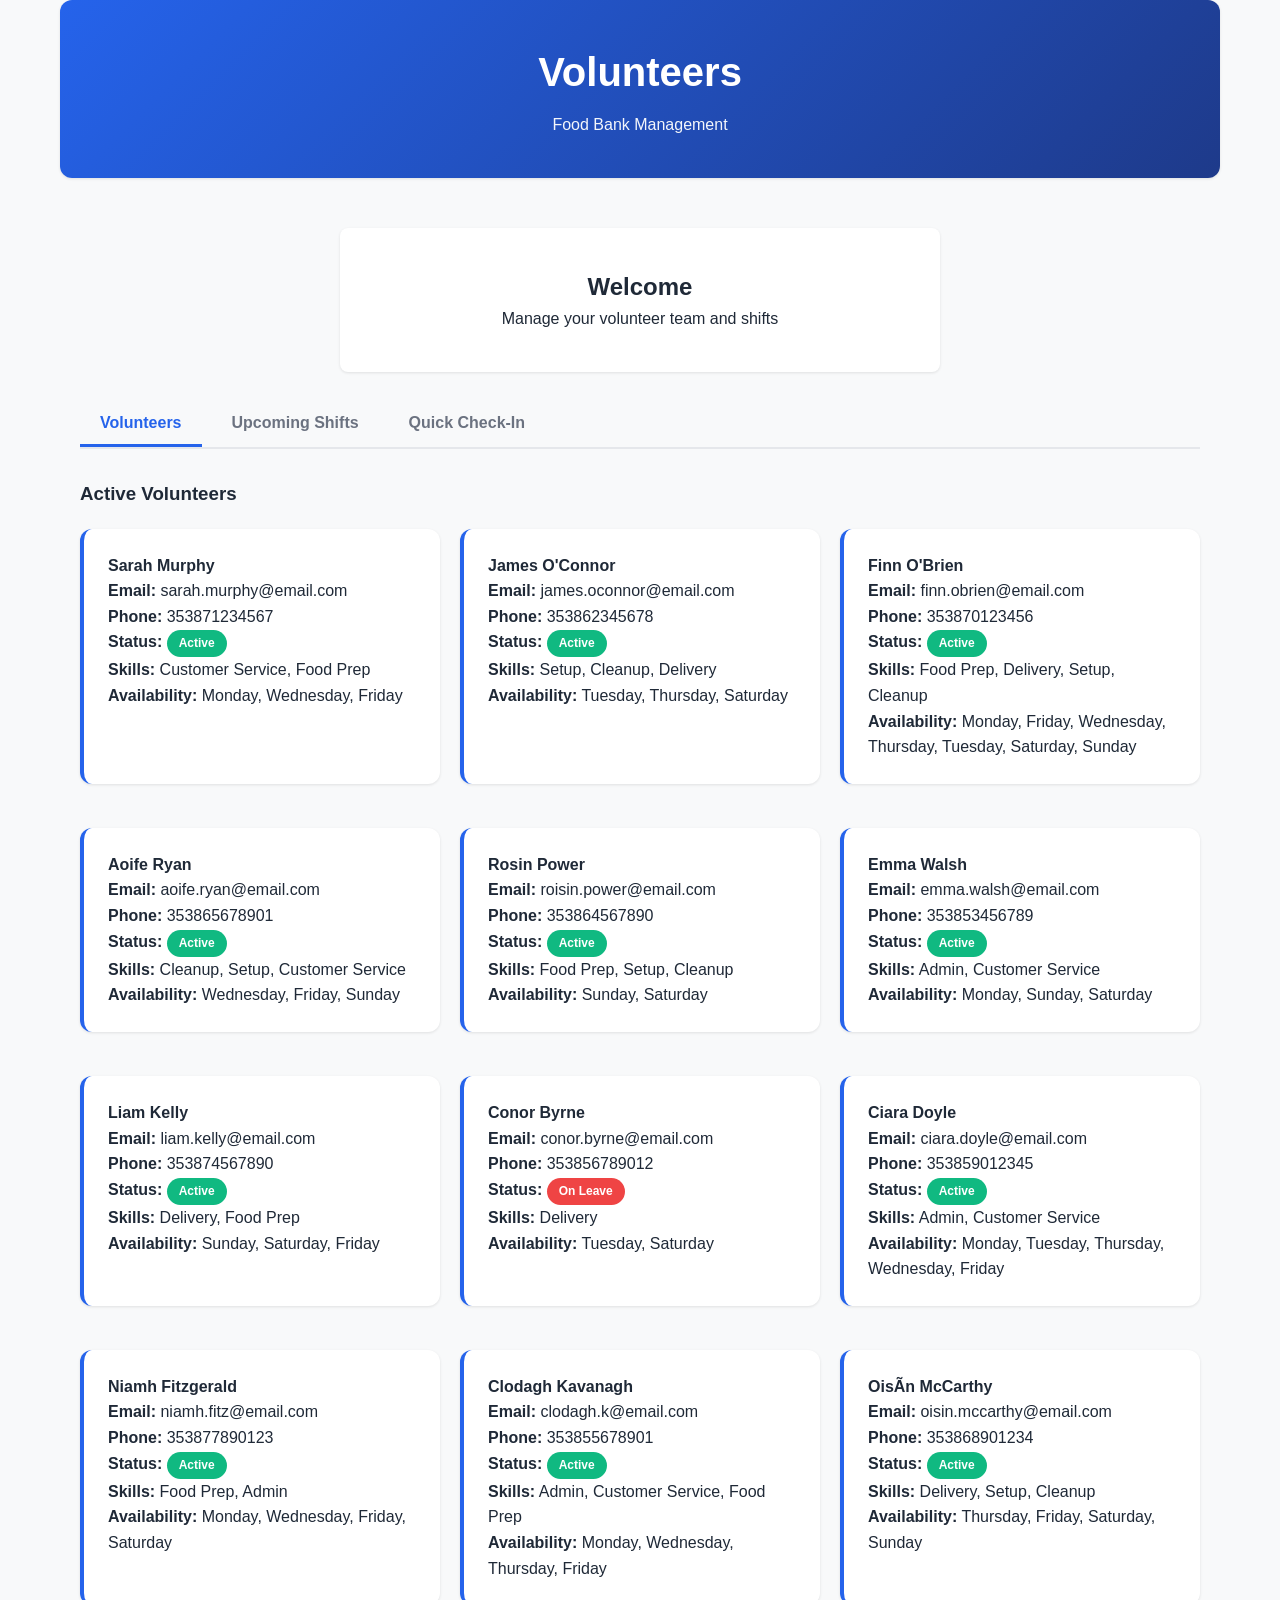
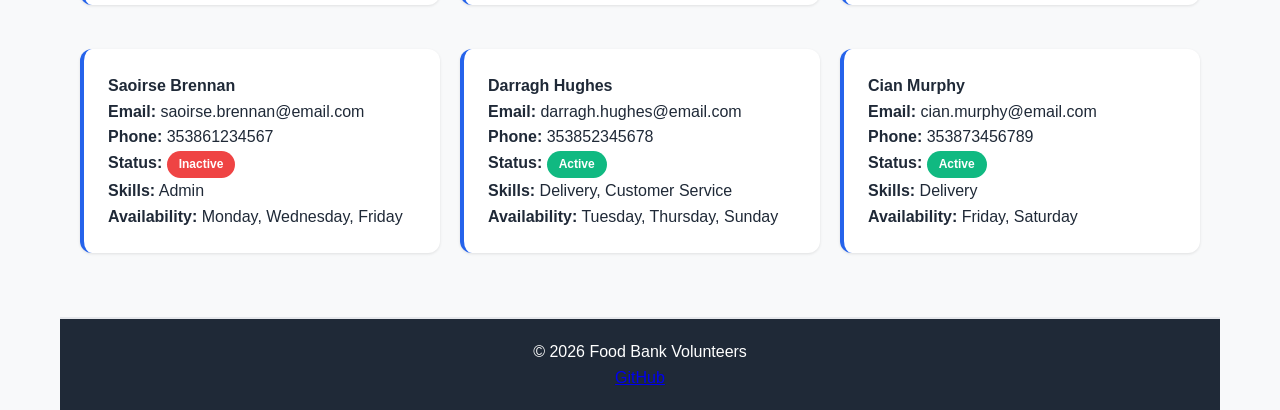
==== commit 1c4b7ea6: "°final commits fixes°" ====
--- a/docs/index.html
+++ b/docs/index.html
@@ -3,20 +3,22 @@
 <head>
     <meta charset="UTF-8">
     <meta name="viewport" content="width=device-width, initial-scale=1.0">
-    <title>Volunteer Check-In System</title>
+    <meta http-equiv="Content-Security-Policy" content="default-src 'self'; base-uri 'self'; object-src 'none'; frame-ancestors 'none'; form-action 'none'; script-src 'self'; style-src 'self' 'unsafe-inline'; img-src 'self' data:; connect-src 'self' https://*.functions.supabase.co https://*.supabase.co; upgrade-insecure-requests">
+    <meta name="referrer" content="no-referrer">
+    <title>Food Bank Volunteers</title>
     <link rel="stylesheet" href="./web/static/css/style.css">
 </head>
 <body>
     <div class="container">
         <header>
-            <h1>Volunteer Check-In System</h1>
-            <p>Food Bank Volunteering</p>
+            <h1>Volunteers</h1>
+            <p>Food Bank Management</p>
         </header>
 
         <main>
             <div class="welcome-section">
-                <h2>Welcome to the Volunteer Management System</h2>
-                <p>Powered by AppFlowy - Food Bank Volunteering 2026</p>
+                <h2>Welcome</h2>
+                <p>Manage your volunteer team and shifts</p>
             </div>
 
             <div class="tabs">
@@ -40,23 +42,20 @@
             </div>
 
             <div id="checkin-tab" class="tab-content">
-                <h3>Quick Check-In</h3>
+                <h3>Check In</h3>
                 <div class="card">
-                    <p>Paste a token (or open this page from a QR scan):</p>
-                    <input type="text" id="token-input" class="input-field" placeholder="token..." style="width: 100%; max-width: 720px;">
+                    <p>Have a QR code? Enter your token to check in:</p>
+                    <input type="text" id="token-input" class="input-field" placeholder="Enter token" style="width: 100%; max-width: 720px;">
                     <div style="margin-top: 12px;">
-                        <a class="btn-primary" id="open-checkin-link" href="./check-in.html">Open Check-In Page</a>
+                        <a class="btn-primary" id="open-checkin-link" href="./check-in.html">Go to Check-In</a>
                     </div>
-                    <p style="margin-top: 10px; color: var(--text-light);">
-                        Tip: The QR code should open <code>check-in.html?token=...</code>.
-                    </p>
                 </div>
             </div>
         </main>
 
         <footer>
-            <p>&copy; 2026 Food Bank Volunteer Management System</p>
-            <p><a href="https://github.com/geki97/Volunteer-Shift-Management-System">View on GitHub</a></p>
+            <p>&copy; 2026 Food Bank Volunteers</p>
+            <p><a href="https://github.com/geki97/Volunteer-Shift-Management-System">GitHub</a></p>
         </footer>
     </div>
 
@@ -65,4 +64,3 @@
     <script src="./web/static/js/pages_home.js"></script>
 </body>
 </html>
-
--- a/docs/web/static/css/style.css
+++ b/docs/web/static/css/style.css
@@ -1,15 +1,15 @@
 /* Global Styles */
 :root {
-    --primary-color: #0066cc;
-    --primary-dark: #0052a3;
-    --secondary-color: #28a745;
-    --danger-color: #dc3545;
-    --warning-color: #ffc107;
-    --light-bg: #f5f7fa;
-    --border-color: #e0e6ed;
-    --text-color: #333;
-    --text-light: #666;
-    --shadow: 0 2px 8px rgba(0,0,0,0.1);
+    --primary-color: #2563eb;
+    --primary-dark: #1e40af;
+    --secondary-color: #10b981;
+    --danger-color: #ef4444;
+    --warning-color: #f59e0b;
+    --light-bg: #f9fafb;
+    --border-color: #e5e7eb;
+    --text-color: #1f2937;
+    --text-light: #6b7280;
+    --shadow: 0 1px 3px rgba(0,0,0,0.1);
 }
 
 * {
@@ -41,23 +41,25 @@
 
 /* Header */
 header {
-    background: linear-gradient(135deg, var(--primary-color) 0%, var(--primary-dark) 100%);
+    background: linear-gradient(135deg, var(--primary-color) 0%, #1e3a8a 100%);
     color: white;
     padding: 40px 20px;
     text-align: center;
     margin-bottom: 30px;
-    border-radius: 8px;
+    border-radius: 12px;
     box-shadow: var(--shadow);
 }
 
 header h1 {
     font-size: 2.5rem;
-    margin-bottom: 10px;
+    margin-bottom: 8px;
+    font-weight: 700;
 }
 
 header p {
-    font-size: 1.1rem;
-    opacity: 0.9;
+    font-size: 1rem;
+    opacity: 0.95;
+    font-weight: 500;
 }
 
 /* Main Content */
@@ -69,17 +71,23 @@
 /* Cards */
 .card {
     background: white;
-    border-radius: 8px;
-    padding: 20px;
-    margin-bottom: 20px;
+    border-radius: 12px;
+    padding: 24px;
+    margin-bottom: 24px;
     box-shadow: var(--shadow);
     border-left: 4px solid var(--primary-color);
+    transition: box-shadow 0.3s;
+}
+
+.card:hover {
+    box-shadow: 0 4px 6px rgba(0,0,0,0.07);
 }
 
 .card h3 {
     color: var(--primary-color);
-    margin-bottom: 15px;
-    font-size: 1.3rem;
+    margin-bottom: 16px;
+    font-size: 1.25rem;
+    font-weight: 600;
 }
 
 .card ol, .card ul {
@@ -211,7 +219,7 @@
 
 .btn {
     padding: 12px 24px;
-    border-radius: 6px;
+    border-radius: 8px;
     border: none;
     font-size: 1rem;
     font-weight: 600;
@@ -219,7 +227,7 @@
     text-decoration: none;
     display: inline-block;
     text-align: center;
-    transition: all 0.3s;
+    transition: all 0.2s;
 }
 
 .btn-primary {
@@ -229,18 +237,17 @@
 
 .btn-primary:hover {
     background: var(--primary-dark);
-    transform: translateY(-2px);
-    box-shadow: 0 4px 12px rgba(0, 102, 204, 0.3);
+    box-shadow: 0 4px 8px rgba(37, 99, 235, 0.3);
 }
 
 .btn-secondary {
+    background: var(--light-bg);
+    color: var(--text-color);
+    border: 1px solid var(--border-color);
+}
+
+.btn-secondary:hover {
     background: var(--border-color);
-    color: var(--text-color);
-}
-
-.btn-secondary:hover {
-    background: #d0d6de;
-    transform: translateY(-2px);
 }
 
 .btn:disabled {
